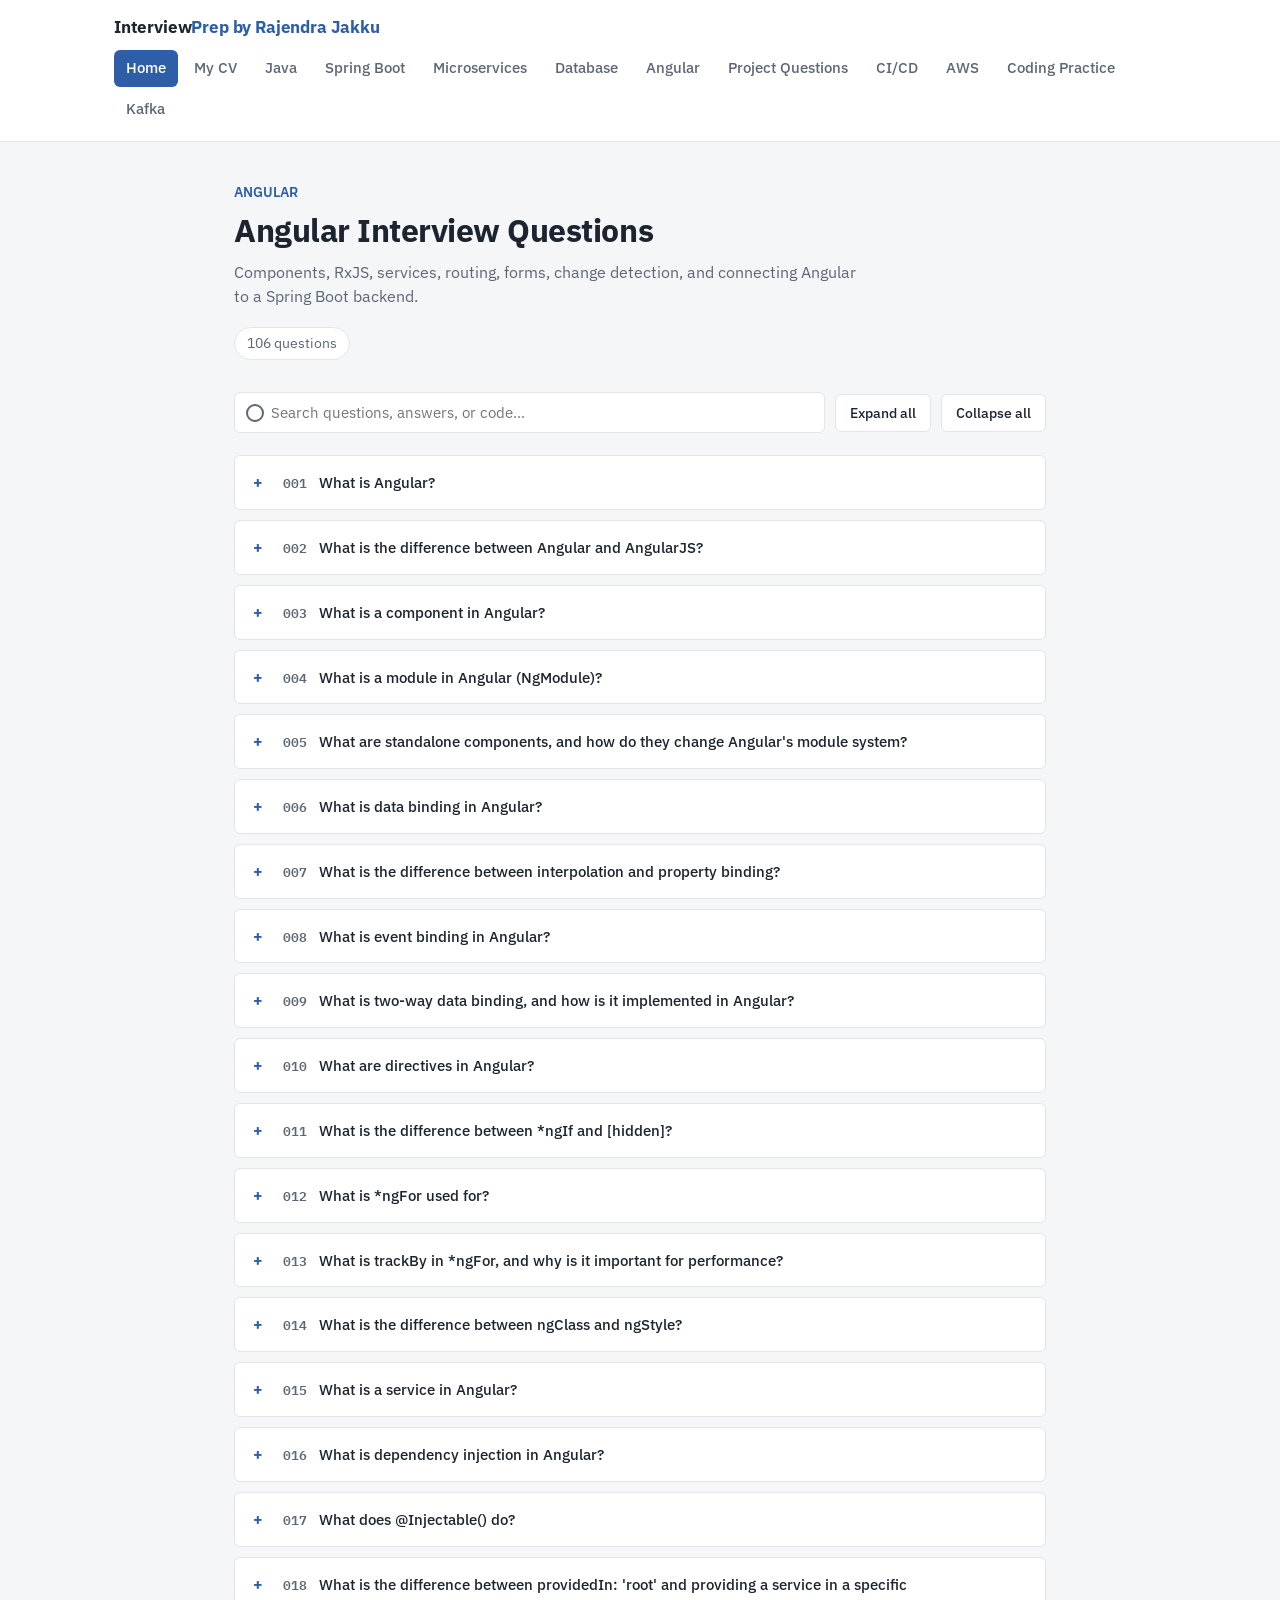
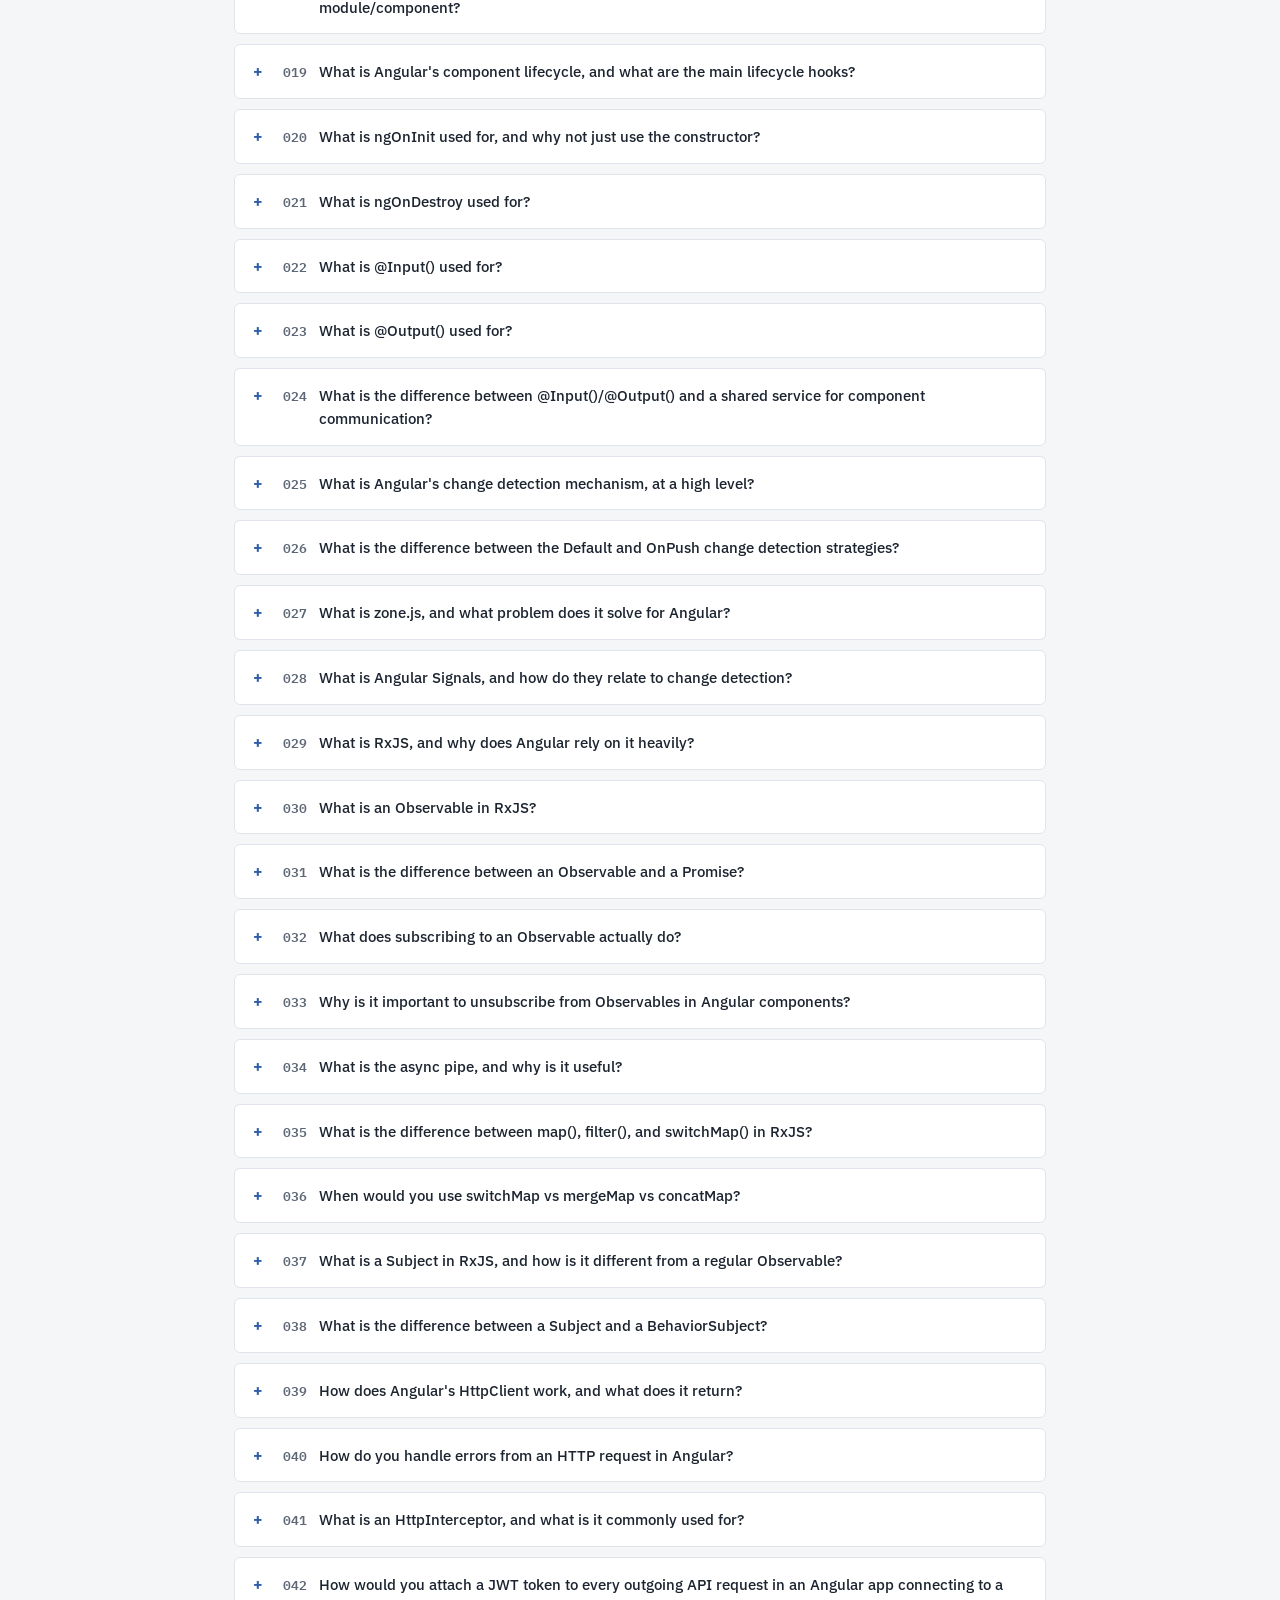
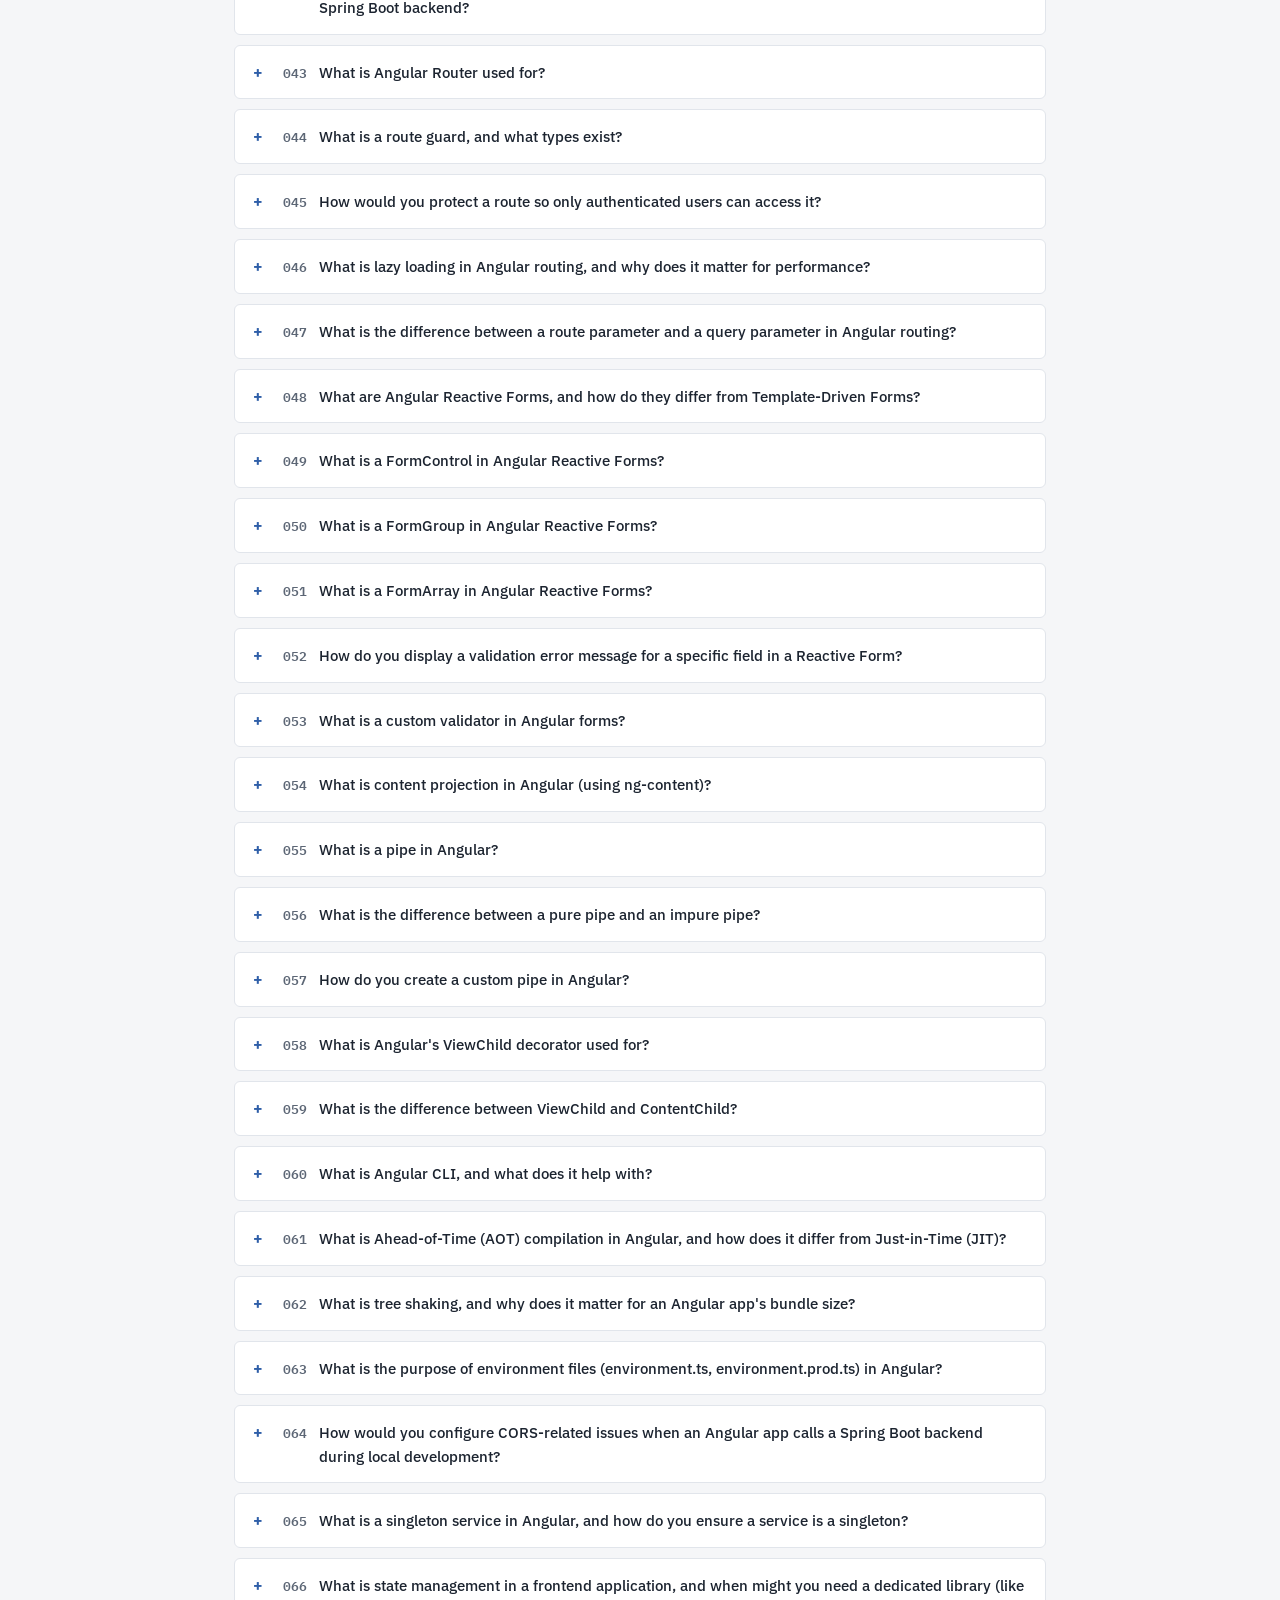
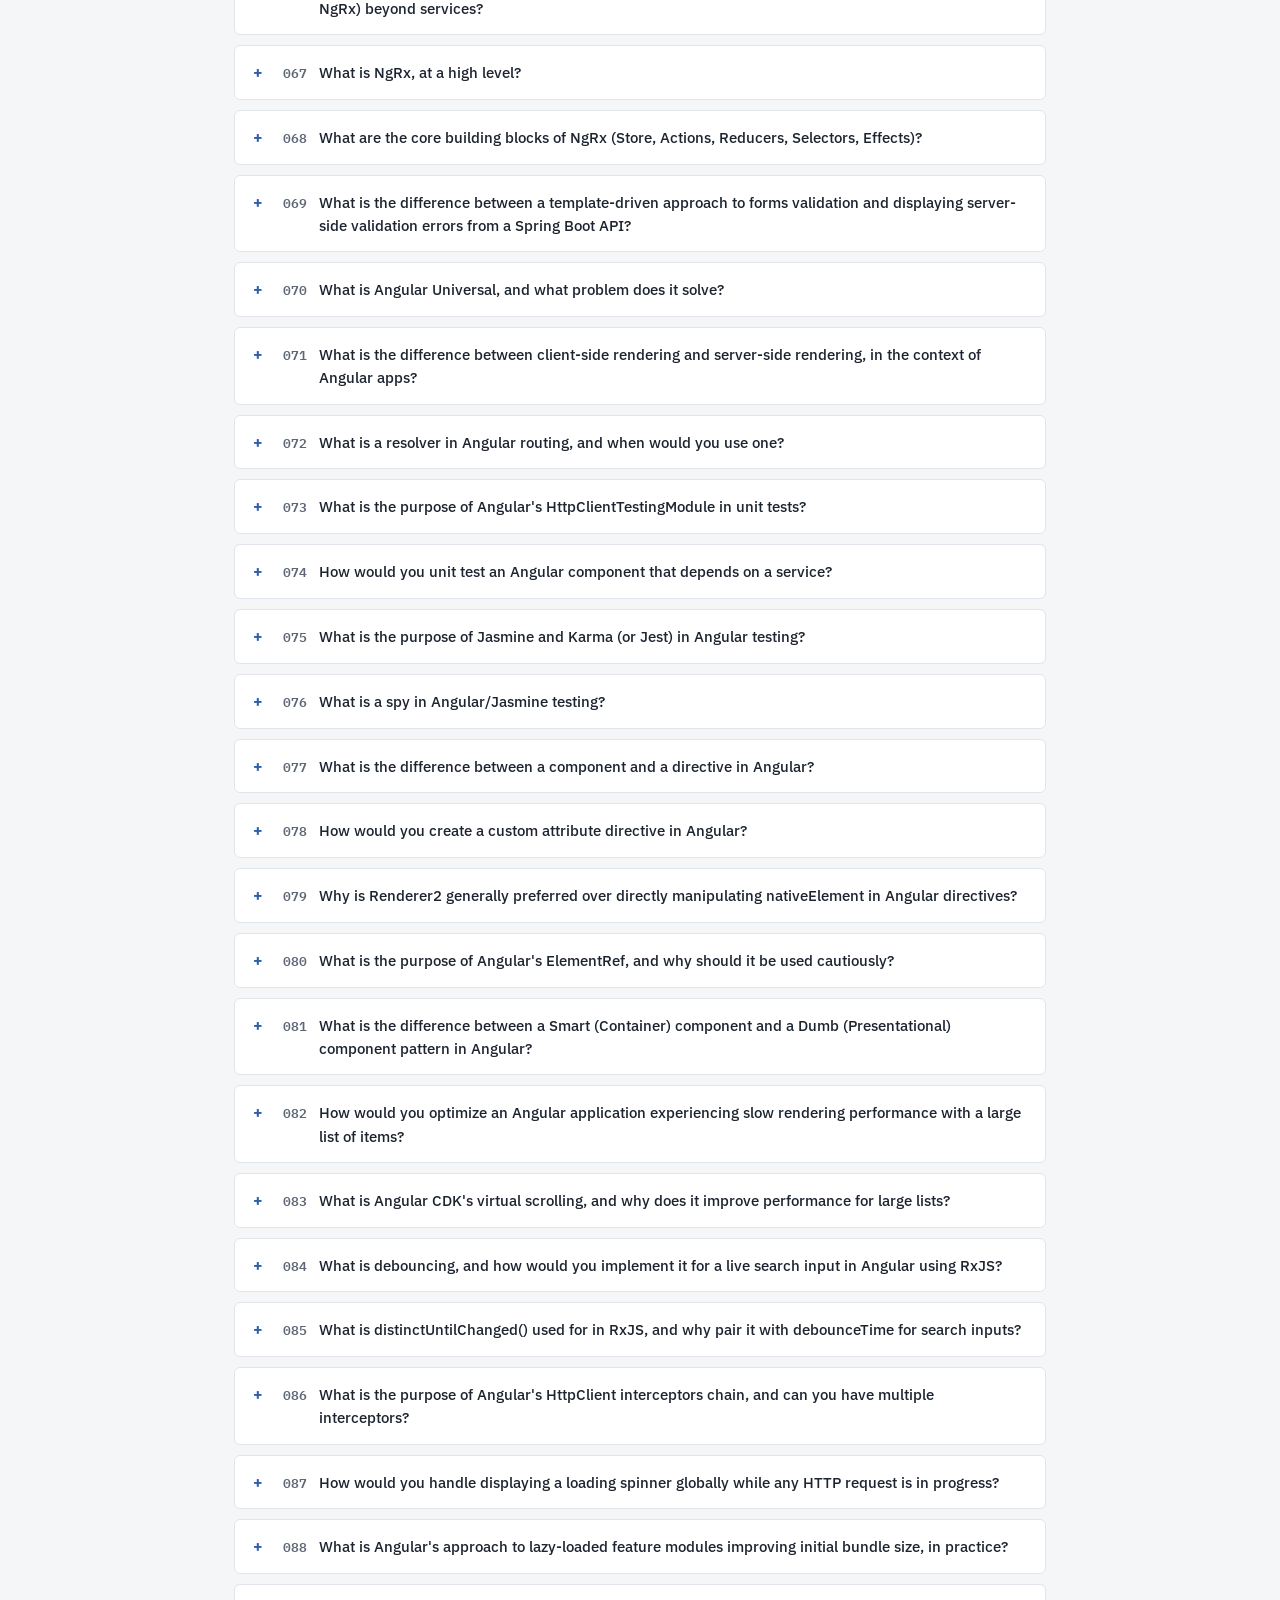
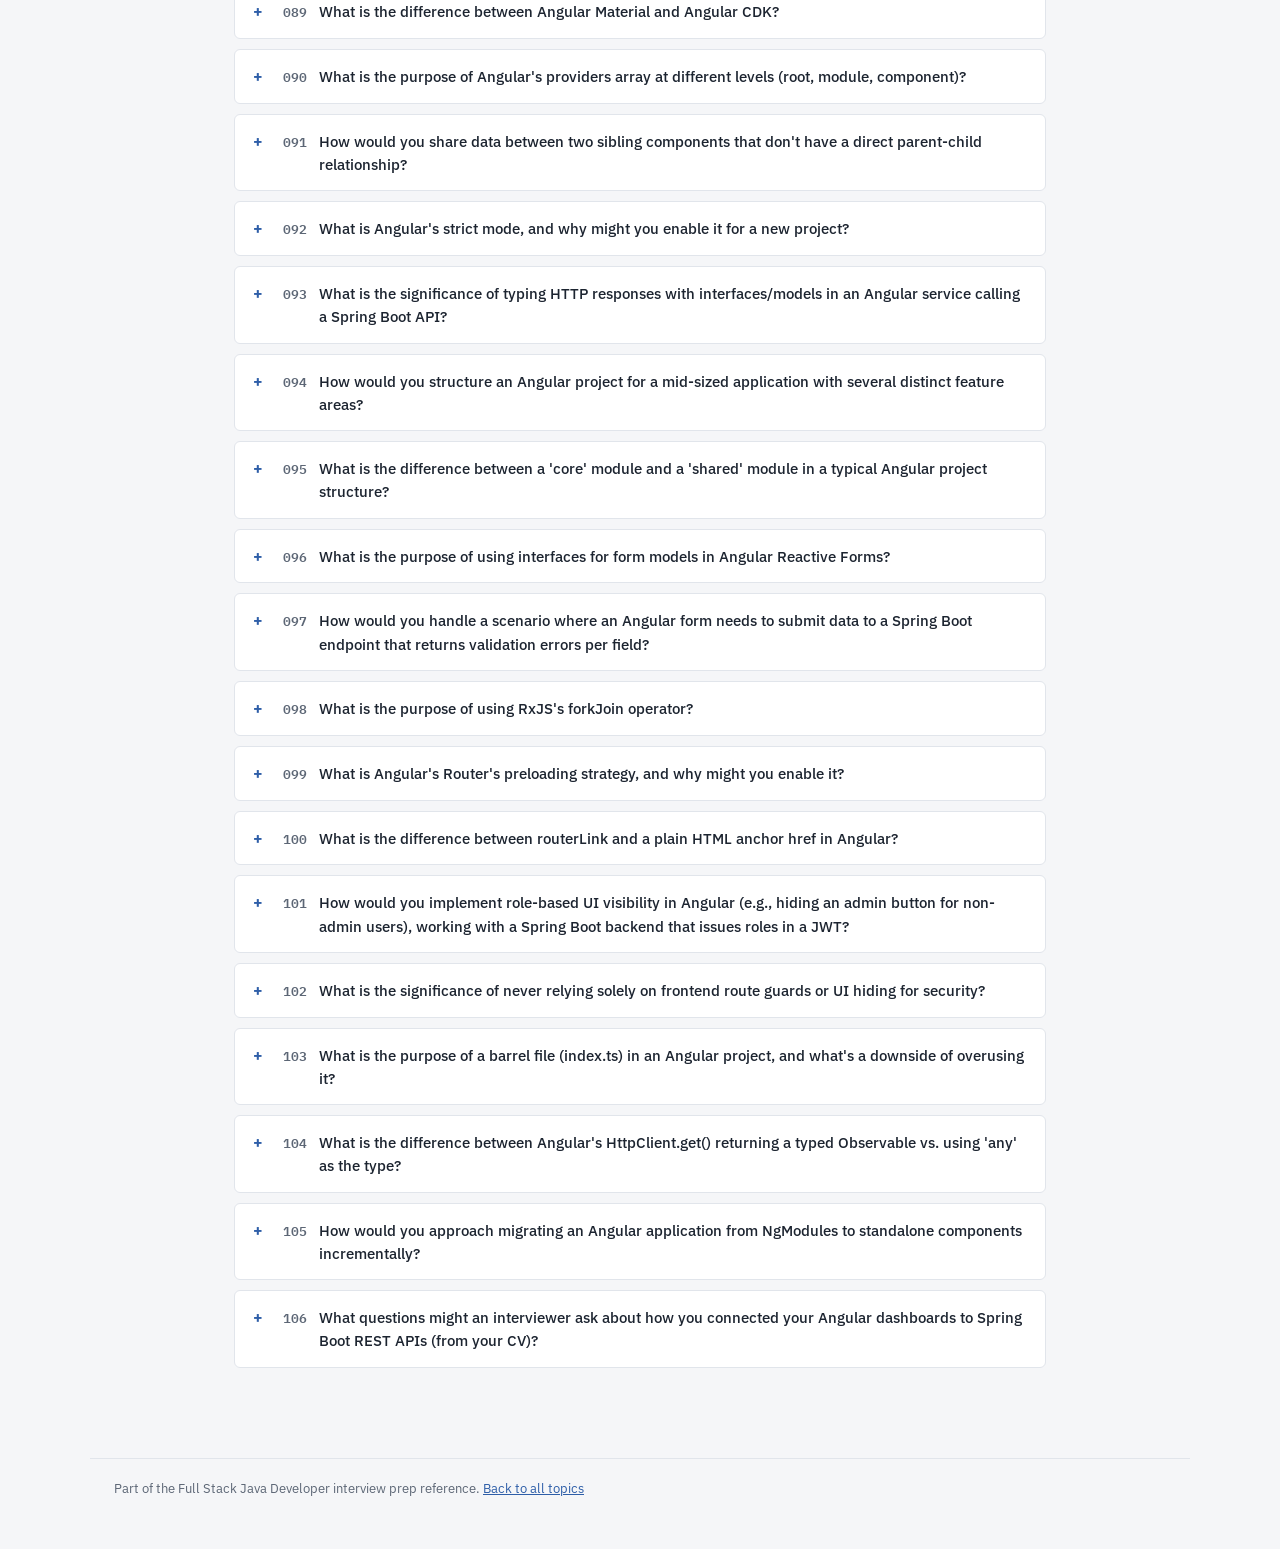
==== angular.html @ beaa07cf "Add interview preparation website" ====
<!DOCTYPE html>
<html lang="en">
<head>
<meta charset="UTF-8">
<meta name="viewport" content="width=device-width, initial-scale=1.0">
<title>Angular Interview Questions | Interview Prep</title>
<link rel="stylesheet" href="style.css">
</head>
<body>

<nav class="topnav">
  <div class="topnav-inner">
    <a href="index.html" class="brand">Interview<span>Prep</span><span> by Rajendra Jakku</span></a>
    <div class="navlinks">
      <a href="index.html" class="active">Home</a>
      <a href="cv.html">My CV</a>
      <a href="java.html">Java</a>
      <a href="springboot.html">Spring Boot</a>
      <a href="microservices.html">Microservices</a>
      <a href="database.html">Database</a>
      <a href="angular.html">Angular</a>
      <a href="projects.html">Project Questions</a>
      <a href="cicd.html">CI/CD</a>
      <a href="aws.html">AWS</a>
      <a href="coding.html">Coding Practice</a>
      <a href="kafka.html">Kafka</a>
    </div>
  </div>
</nav>

<div class="pagehead">
  <p class="eyebrow">ANGULAR</p>
  <h1>Angular Interview Questions</h1>
  <p>Components, RxJS, services, routing, forms, change detection, and connecting Angular to a Spring Boot backend.</p>
  <span class="count" id="qcount">106 questions</span>
</div>

<div class="controls">
  <div class="search-wrap">
    <input type="text" id="searchInput" placeholder="Search questions, answers, or code...">
  </div>
  <button class="btn" id="expandAll">Expand all</button>
  <button class="btn" id="collapseAll">Collapse all</button>
</div>

<div class="qlist">
  <div id="questionContainer"></div>
</div>

<footer>
  Part of the Full Stack Java Developer interview prep reference. <a href="index.html">Back to all topics</a>
</footer>

<script src="data-angular.js"></script>
<script src="app.js"></script>
<script>
  renderQuestions(angularData, 'questionContainer', 'qcount');
</script>

</body>
</html>
---- style.css ----
@import url('https://fonts.googleapis.com/css2?family=IBM+Plex+Sans:wght@400;500;600;700&family=IBM+Plex+Mono:wght@400;500&display=swap');

:root {
  --bg: #f5f6f8;
  --surface: #ffffff;
  --border: #e1e5eb;
  --text: #1c2430;
  --text-soft: #5c6675;
  --accent: #2e5ea8;
  --accent-dark: #1f4680;
  --accent-tint: #eaf1fb;
  --tag-example: #3c6e4f;
  --tag-example-tint: #eaf5ee;
  --radius: 6px;
  --maxw: 860px;
}

* { box-sizing: border-box; }

html { scroll-behavior: smooth; }

body {
  margin: 0;
  background: var(--bg);
  color: var(--text);
  font-family: 'IBM Plex Sans', -apple-system, sans-serif;
  line-height: 1.55;
  -webkit-font-smoothing: antialiased;
}

code, pre, .mono {
  font-family: 'IBM Plex Mono', 'Courier New', monospace;
}

a { color: var(--accent); }

/* ---------- Top nav ---------- */
.topnav {
  position: sticky;
  top: 0;
  z-index: 50;
  background: var(--surface);
  border-bottom: 1px solid var(--border);
}
.topnav-inner {
  max-width: 1100px;
  margin: 0 auto;
  padding: 14px 24px;
  display: flex;
  align-items: center;
  justify-content: space-between;
  flex-wrap: wrap;
  gap: 10px;
}
.brand {
  font-weight: 700;
  font-size: 17px;
  color: var(--text);
  text-decoration: none;
  letter-spacing: -0.01em;
}
.brand span { color: var(--accent); }
.navlinks {
  display: flex;
  gap: 4px;
  flex-wrap: wrap;
}
.navlinks a {
  text-decoration: none;
  color: var(--text-soft);
  font-size: 14.5px;
  font-weight: 500;
  padding: 7px 12px;
  border-radius: var(--radius);
  transition: background 0.15s, color 0.15s;
}
.navlinks a:hover { background: var(--accent-tint); color: var(--accent-dark); }
.navlinks a.active { background: var(--accent); color: #fff; }

/* ---------- Page header ---------- */
.pagehead {
  max-width: var(--maxw);
  margin: 0 auto;
  padding: 40px 24px 20px;
}
.pagehead .eyebrow {
  color: var(--accent);
  font-weight: 600;
  font-size: 13.5px;
  margin: 0 0 8px;
}
.pagehead h1 {
  font-size: 32px;
  margin: 0 0 10px;
  letter-spacing: -0.015em;
  line-height: 1.2;
}
.pagehead p {
  color: var(--text-soft);
  font-size: 16px;
  max-width: 640px;
  margin: 0 0 4px;
}
.pagehead .count {
  display: inline-block;
  margin-top: 14px;
  font-size: 13.5px;
  color: var(--text-soft);
  border: 1px solid var(--border);
  padding: 5px 12px;
  border-radius: 100px;
  background: var(--surface);
}

/* ---------- Controls ---------- */
.controls {
  max-width: var(--maxw);
  margin: 0 auto;
  padding: 0 24px 18px;
  display: flex;
  gap: 10px;
  flex-wrap: wrap;
  align-items: center;
  position: sticky;
  top: 57px;
  background: var(--bg);
  z-index: 40;
  padding-top: 12px;
}
.search-wrap {
  flex: 1;
  min-width: 220px;
  position: relative;
}
.search-wrap input {
  width: 100%;
  padding: 10px 14px 10px 36px;
  border: 1px solid var(--border);
  border-radius: var(--radius);
  font-size: 14.5px;
  font-family: inherit;
  background: var(--surface);
  color: var(--text);
}
.search-wrap input:focus {
  outline: none;
  border-color: var(--accent);
}
.search-wrap::before {
  content: "";
  position: absolute;
  left: 12px;
  top: 50%;
  transform: translateY(-50%);
  width: 14px;
  height: 14px;
  border: 2px solid var(--text-soft);
  border-radius: 50%;
  pointer-events: none;
}
.btn {
  border: 1px solid var(--border);
  background: var(--surface);
  color: var(--text);
  padding: 9px 14px;
  border-radius: var(--radius);
  font-size: 14px;
  font-weight: 500;
  cursor: pointer;
  font-family: inherit;
  transition: background 0.15s, border-color 0.15s;
}
.btn:hover { background: var(--accent-tint); border-color: var(--accent); color: var(--accent-dark); }

/* ---------- Question list ---------- */
.qlist {
  max-width: var(--maxw);
  margin: 0 auto;
  padding: 4px 24px 80px;
}
.qitem {
  background: var(--surface);
  border: 1px solid var(--border);
  border-radius: var(--radius);
  margin-bottom: 10px;
  overflow: hidden;
}
.qitem summary {
  list-style: none;
  cursor: pointer;
  padding: 14px 18px;
  display: flex;
  gap: 12px;
  align-items: baseline;
  font-weight: 500;
  font-size: 15px;
}
.qitem summary::-webkit-details-marker { display: none; }
.qitem summary::before {
  content: "+";
  flex-shrink: 0;
  width: 18px;
  color: var(--accent);
  font-weight: 700;
  font-size: 16px;
}
.qitem[open] summary::before { content: "\2212"; }
.qitem .qnum {
  color: var(--text-soft);
  font-weight: 600;
  flex-shrink: 0;
  font-size: 13px;
  font-family: 'IBM Plex Mono', monospace;
  padding-top: 1px;
}
.qbody {
  padding: 0 18px 18px 48px;
  border-top: 1px solid var(--border);
  padding-top: 14px;
}
.qbody .answer {
  color: var(--text);
  font-size: 14.5px;
  margin: 0 0 12px;
}
.example-tag {
  display: inline-block;
  font-size: 11.5px;
  font-weight: 600;
  color: var(--tag-example);
  background: var(--tag-example-tint);
  padding: 3px 8px;
  border-radius: 4px;
  margin-bottom: 6px;
}
.qbody pre {
  background: #f7f8fa;
  border: 1px solid var(--border);
  border-radius: 5px;
  padding: 12px 14px;
  overflow-x: auto;
  margin: 0;
  font-size: 13px;
  line-height: 1.5;
}
.qbody .example-text {
  font-size: 14px;
  color: var(--text-soft);
  font-family: 'IBM Plex Mono', monospace;
  background: #f7f8fa;
  border: 1px solid var(--border);
  border-radius: 5px;
  padding: 10px 12px;
  margin: 0;
}
.no-results {
  text-align: center;
  color: var(--text-soft);
  padding: 40px 20px;
  font-size: 14.5px;
  display: none;
}

/* ---------- Index page ---------- */
.hero {
  max-width: 1100px;
  margin: 0 auto;
  padding: 64px 24px 20px;
  display: flex;
  align-items: center;
  justify-content: space-between;
  gap: 48px;
}
.hero-copy { flex: 1; }
.hero-photo-wrap {
  flex: 0 0 320px;
  width: 320px;
  height: 320px;
  overflow: hidden;
  border-radius: 50%;
}
.hero-photo {
  display: block;
  width: 100%;
  height: 100%;
  object-fit: contain;
  object-position: center top;
  border-radius: 50%;
  mix-blend-mode: multiply;
}
.hero .eyebrow {
  color: var(--accent);
  font-weight: 600;
  font-size: 13.5px;
  margin: 0 0 10px;
}
.hero h1 {
  font-size: 40px;
  max-width: 680px;
  line-height: 1.18;
  letter-spacing: -0.02em;
  margin: 0 0 16px;
}
.hero p {
  font-size: 17px;
  color: var(--text-soft);
  max-width: 560px;
  margin: 0;
}
.candidate-strip {
  max-width: 1100px;
  margin: 28px auto 0;
  padding: 16px 24px;
  border-top: 1px solid var(--border);
  border-bottom: 1px solid var(--border);
  display: flex;
  gap: 28px;
  flex-wrap: wrap;
  font-size: 13.5px;
  color: var(--text-soft);
}
.candidate-strip strong { color: var(--text); }

.grid {
  max-width: 1100px;
  margin: 0 auto;
  padding: 40px 24px 80px;
  display: grid;
  grid-template-columns: repeat(auto-fit, minmax(260px, 1fr));
  gap: 16px;
}
.card {
  background: var(--surface);
  border: 1px solid var(--border);
  border-radius: 8px;
  padding: 22px;
  text-decoration: none;
  color: var(--text);
  display: block;
  transition: border-color 0.15s, transform 0.15s;
}
.card:hover { border-color: var(--accent); transform: translateY(-2px); }
.card .card-index {
  font-family: 'IBM Plex Mono', monospace;
  font-size: 12.5px;
  color: var(--accent);
  font-weight: 600;
  margin-bottom: 10px;
}
.card h3 {
  margin: 0 0 8px;
  font-size: 19px;
  letter-spacing: -0.01em;
}
.card p {
  margin: 0 0 14px;
  color: var(--text-soft);
  font-size: 14px;
}
.card .card-count {
  font-size: 12.5px;
  color: var(--text-soft);
  border-top: 1px solid var(--border);
  padding-top: 12px;
  display: flex;
  justify-content: space-between;
}

footer {
  max-width: 1100px;
  margin: 0 auto;
  padding: 20px 24px 50px;
  color: var(--text-soft);
  font-size: 13px;
  border-top: 1px solid var(--border);
}

/* ---------- CV page ---------- */
.cv-page {
  max-width: 1100px;
  margin: 0 auto;
  padding: 48px 24px 72px;
}
.cv-header {
  display: flex;
  justify-content: space-between;
  align-items: flex-start;
  gap: 24px;
  padding-bottom: 24px;
  border-bottom: 2px solid var(--text);
}
.cv-header h1 {
  margin: 0;
  font-size: 42px;
  line-height: 1.1;
  letter-spacing: -0.02em;
}
.cv-title {
  margin: 8px 0 2px;
  color: var(--accent);
  font-size: 20px;
  font-weight: 600;
}
.cv-location {
  margin: 0;
  color: var(--text-soft);
}
.cv-print { white-space: nowrap; }
.cv-contact {
  display: flex;
  flex-wrap: wrap;
  gap: 8px 24px;
  padding: 14px 0 6px;
  font-size: 14px;
}
.cv-section {
  padding: 26px 0;
  border-bottom: 1px solid var(--border);
}
.cv-section .eyebrow { margin: 0 0 12px; }
.cv-summary p:not(.eyebrow) {
  max-width: 900px;
  margin: 0 0 10px;
  color: var(--text-soft);
}
.cv-summary p:last-child { margin-bottom: 0; }
.cv-tags {
  display: flex;
  flex-wrap: wrap;
  gap: 8px;
}
.cv-tags span {
  padding: 6px 10px;
  border: 1px solid var(--border);
  border-radius: 4px;
  background: var(--accent-tint);
  color: var(--accent-dark);
  font-size: 13px;
  font-weight: 500;
}
.cv-skills {
  display: grid;
  grid-template-columns: repeat(2, minmax(0, 1fr));
  gap: 14px 28px;
}
.cv-skills div { display: grid; gap: 3px; }
.cv-skills strong { font-size: 14px; }
.cv-skills span { color: var(--text-soft); font-size: 14px; }
.cv-role { margin-top: 22px; }
.cv-role:first-of-type { margin-top: 0; }
.cv-role-head {
  display: flex;
  justify-content: space-between;
  gap: 20px;
  padding-bottom: 8px;
}
.cv-role-head h2, .cv-project h2 {
  margin: 0;
  font-size: 19px;
}
.cv-role-head p {
  margin: 2px 0 0;
  color: var(--accent);
  font-weight: 600;
}
.cv-role-head > span {
  color: var(--text-soft);
  font-size: 14px;
  text-align: right;
  white-space: nowrap;
}
.cv-role ul, .cv-project ul, .cv-two-col ul {
  margin: 8px 0 0;
  padding-left: 20px;
}
.cv-role li, .cv-project li, .cv-two-col li {
  margin-bottom: 6px;
  color: var(--text-soft);
  font-size: 14px;
}
.cv-tech {
  margin: 12px 0 0;
  padding: 10px 12px;
  background: #f7f8fa;
  border-left: 3px solid var(--accent);
  color: var(--text-soft);
  font-size: 13.5px;
}
.cv-project-grid, .cv-two-col {
  display: grid;
  grid-template-columns: repeat(2, minmax(0, 1fr));
  gap: 22px;
}
.cv-project {
  padding: 18px;
  border: 1px solid var(--border);
  border-radius: var(--radius);
  background: var(--surface);
}
.cv-project-role {
  margin: 4px 0 0;
  color: var(--accent);
  font-size: 13.5px;
  font-weight: 600;
}
.cv-two-col > div { min-width: 0; }
.cv-two-col .eyebrow:not(:first-child) { margin-top: 26px; }
.cv-languages p:last-child { margin: 0; color: var(--text-soft); }

@media print {
  .topnav, .cv-print, footer { display: none; }
  body { background: #fff; }
  .cv-page { max-width: none; padding: 0; }
  .cv-section { break-inside: avoid; }
  .cv-project { break-inside: avoid; }
  a { color: inherit; text-decoration: none; }
}

@media (max-width: 640px) {
  .hero h1 { font-size: 30px; }
  .hero { display: block; padding-top: 40px; }
  .hero-photo-wrap {
    width: 280px;
    height: 280px;
    margin: 28px auto 0;
  }
  .qbody { padding-left: 18px; }
  .qitem .qnum { display: none; }
  .controls { top: 0; }
  .cv-page { padding-top: 32px; }
  .cv-header { display: block; }
  .cv-header h1 { font-size: 34px; }
  .cv-print { margin-top: 18px; }
  .cv-skills, .cv-project-grid, .cv-two-col { grid-template-columns: 1fr; }
  .cv-role-head { display: block; }
  .cv-role-head > span { display: block; margin-top: 6px; text-align: left; }
}
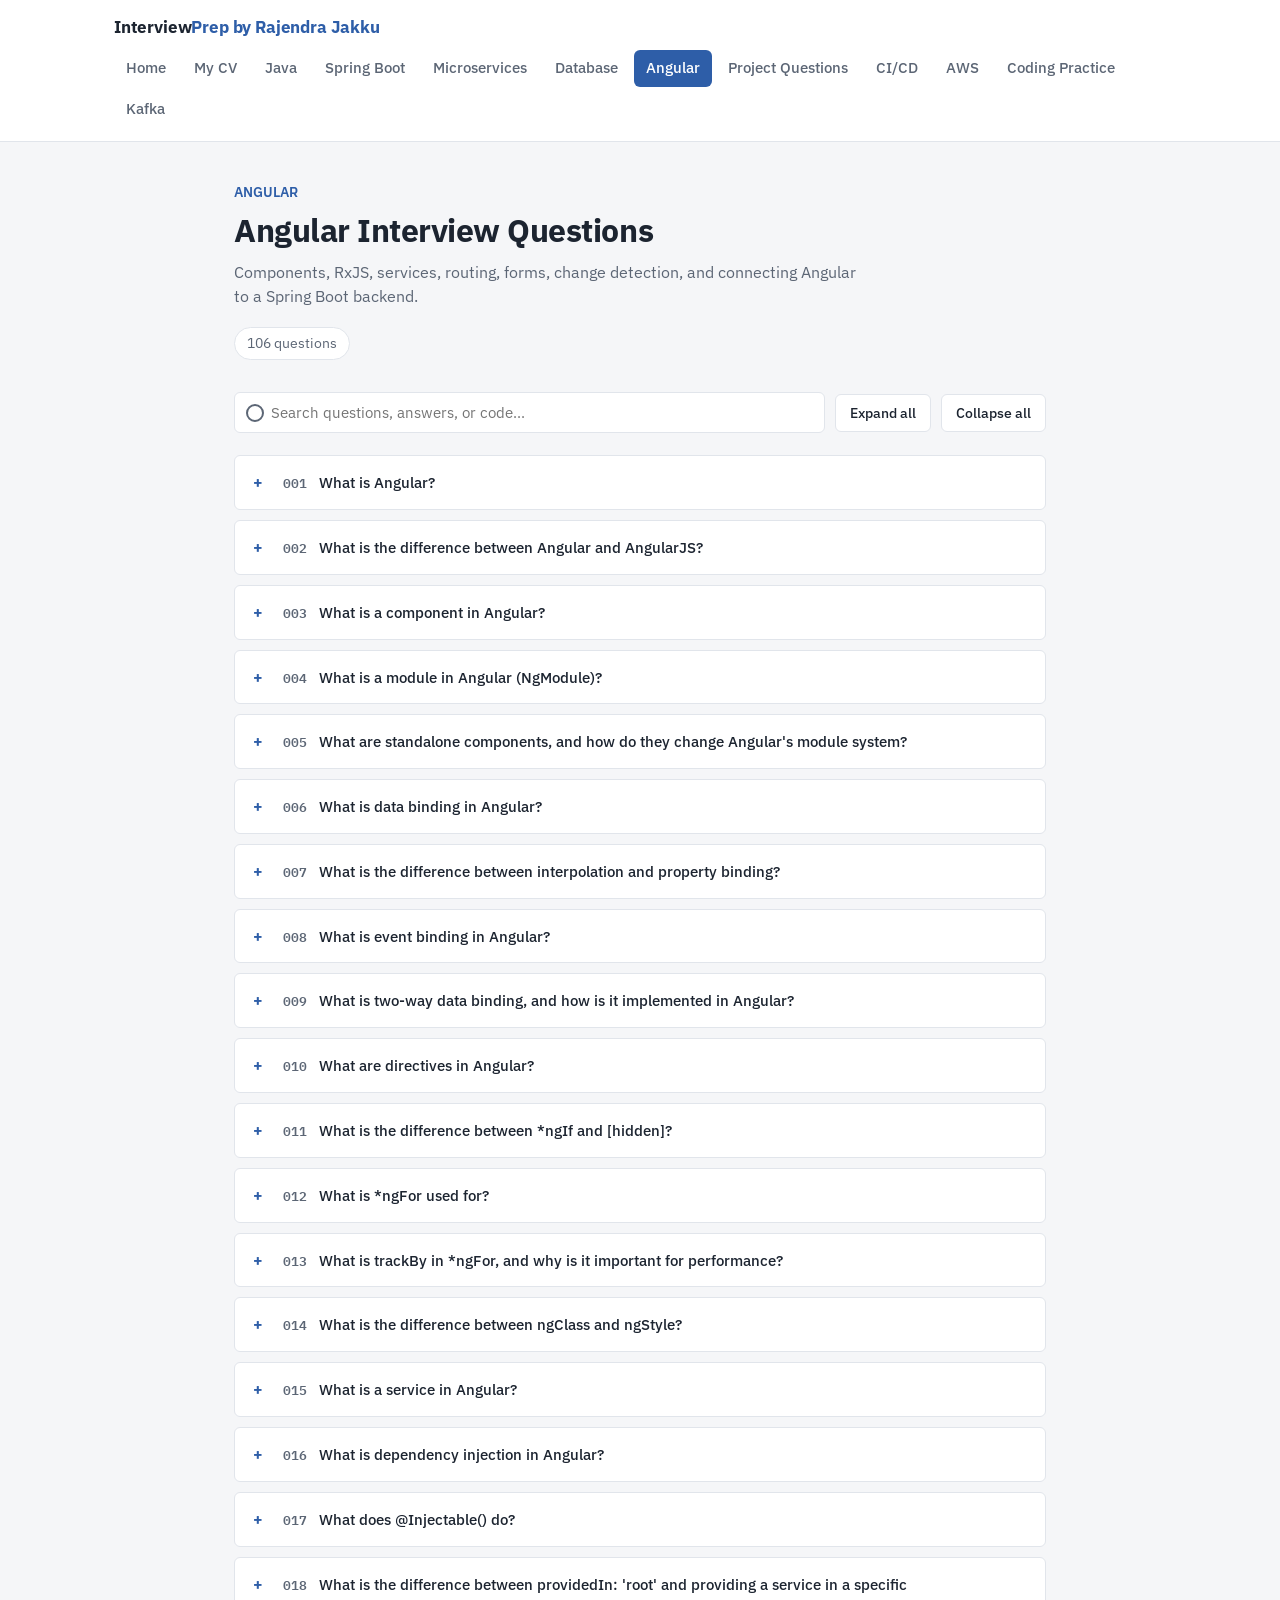
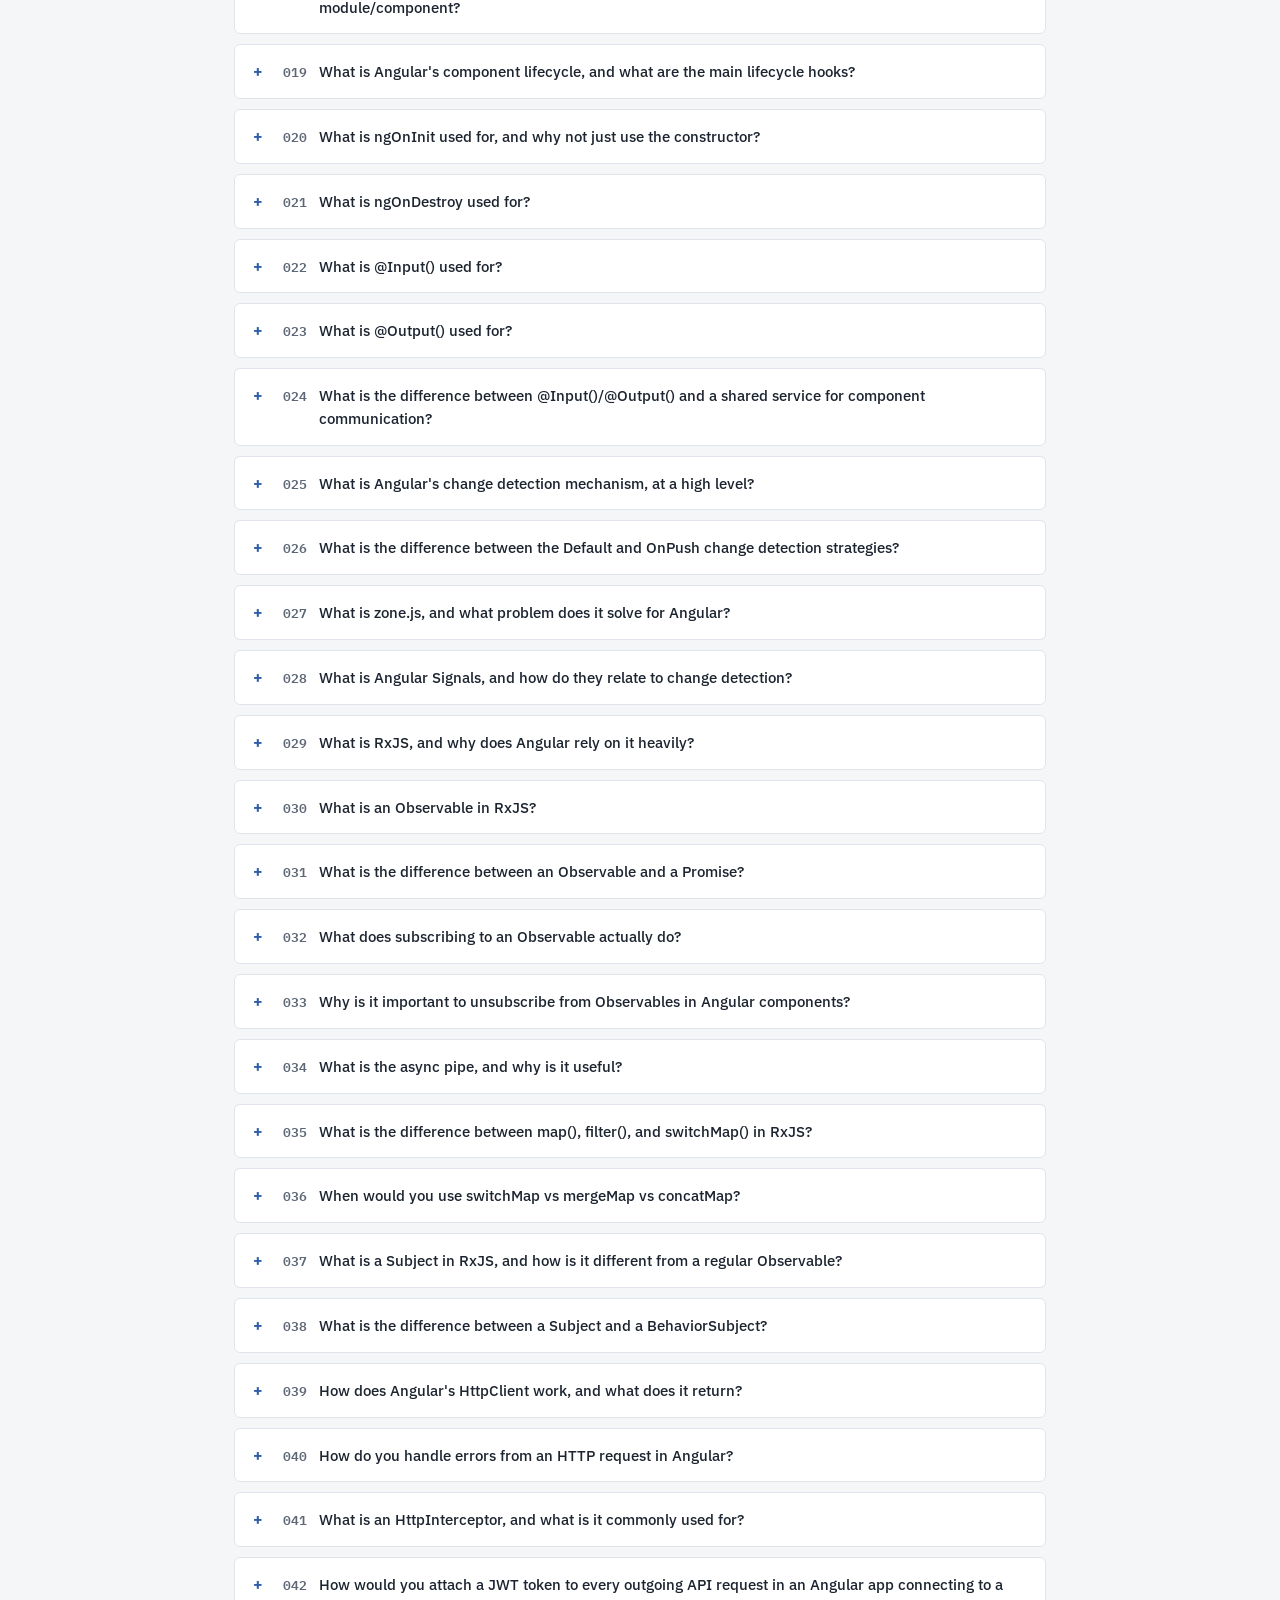
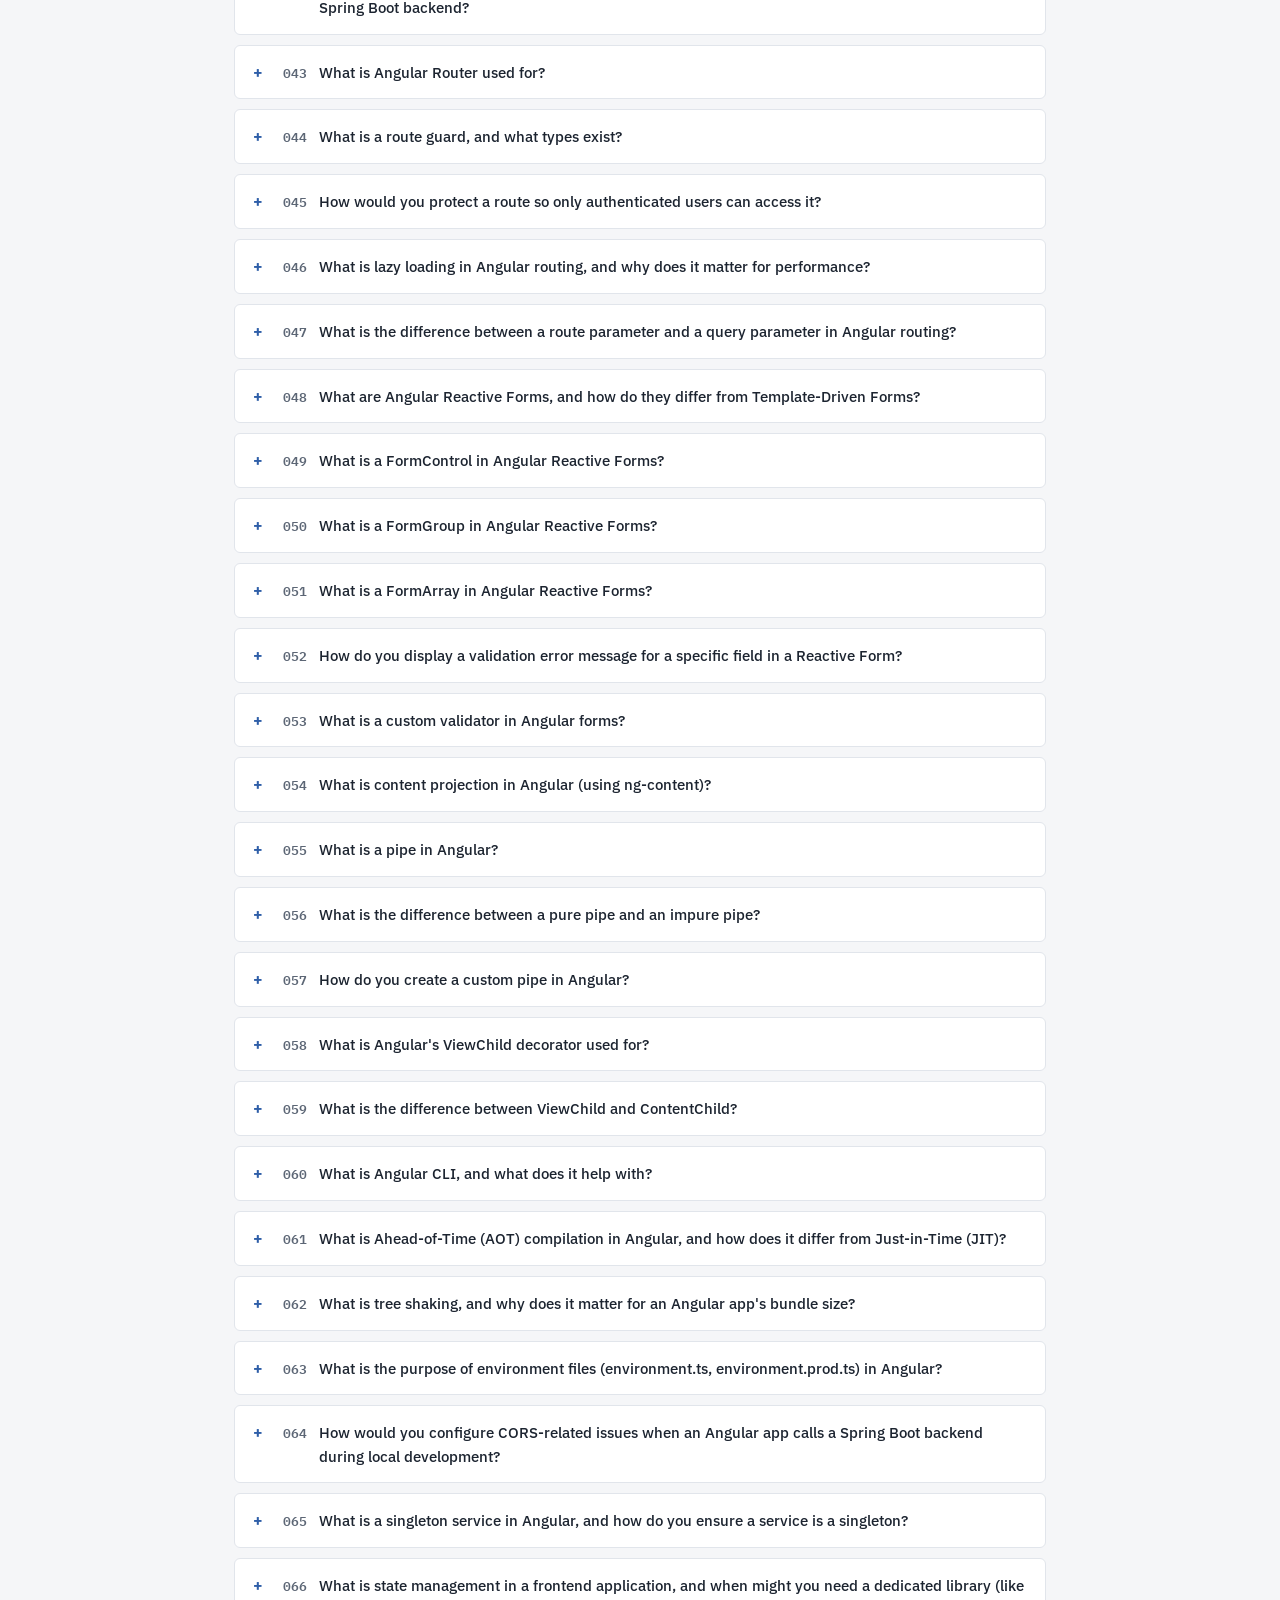
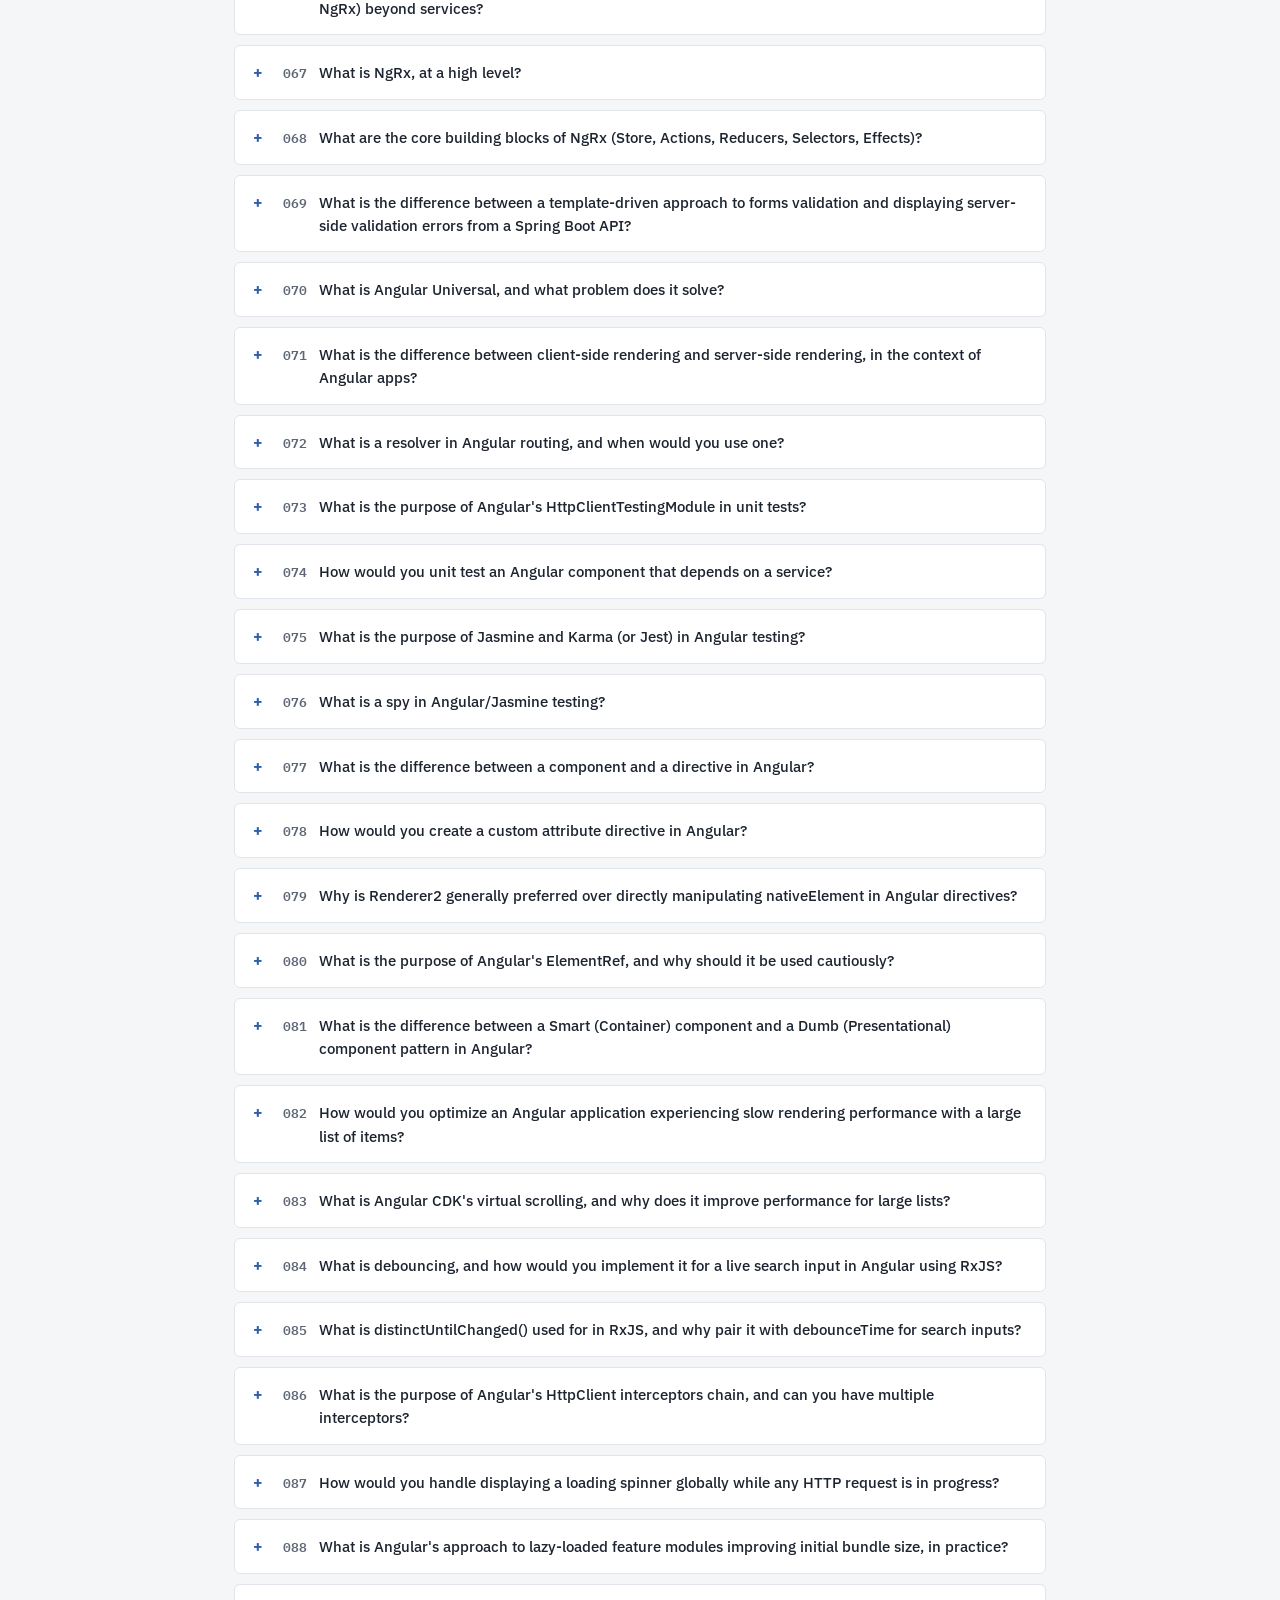
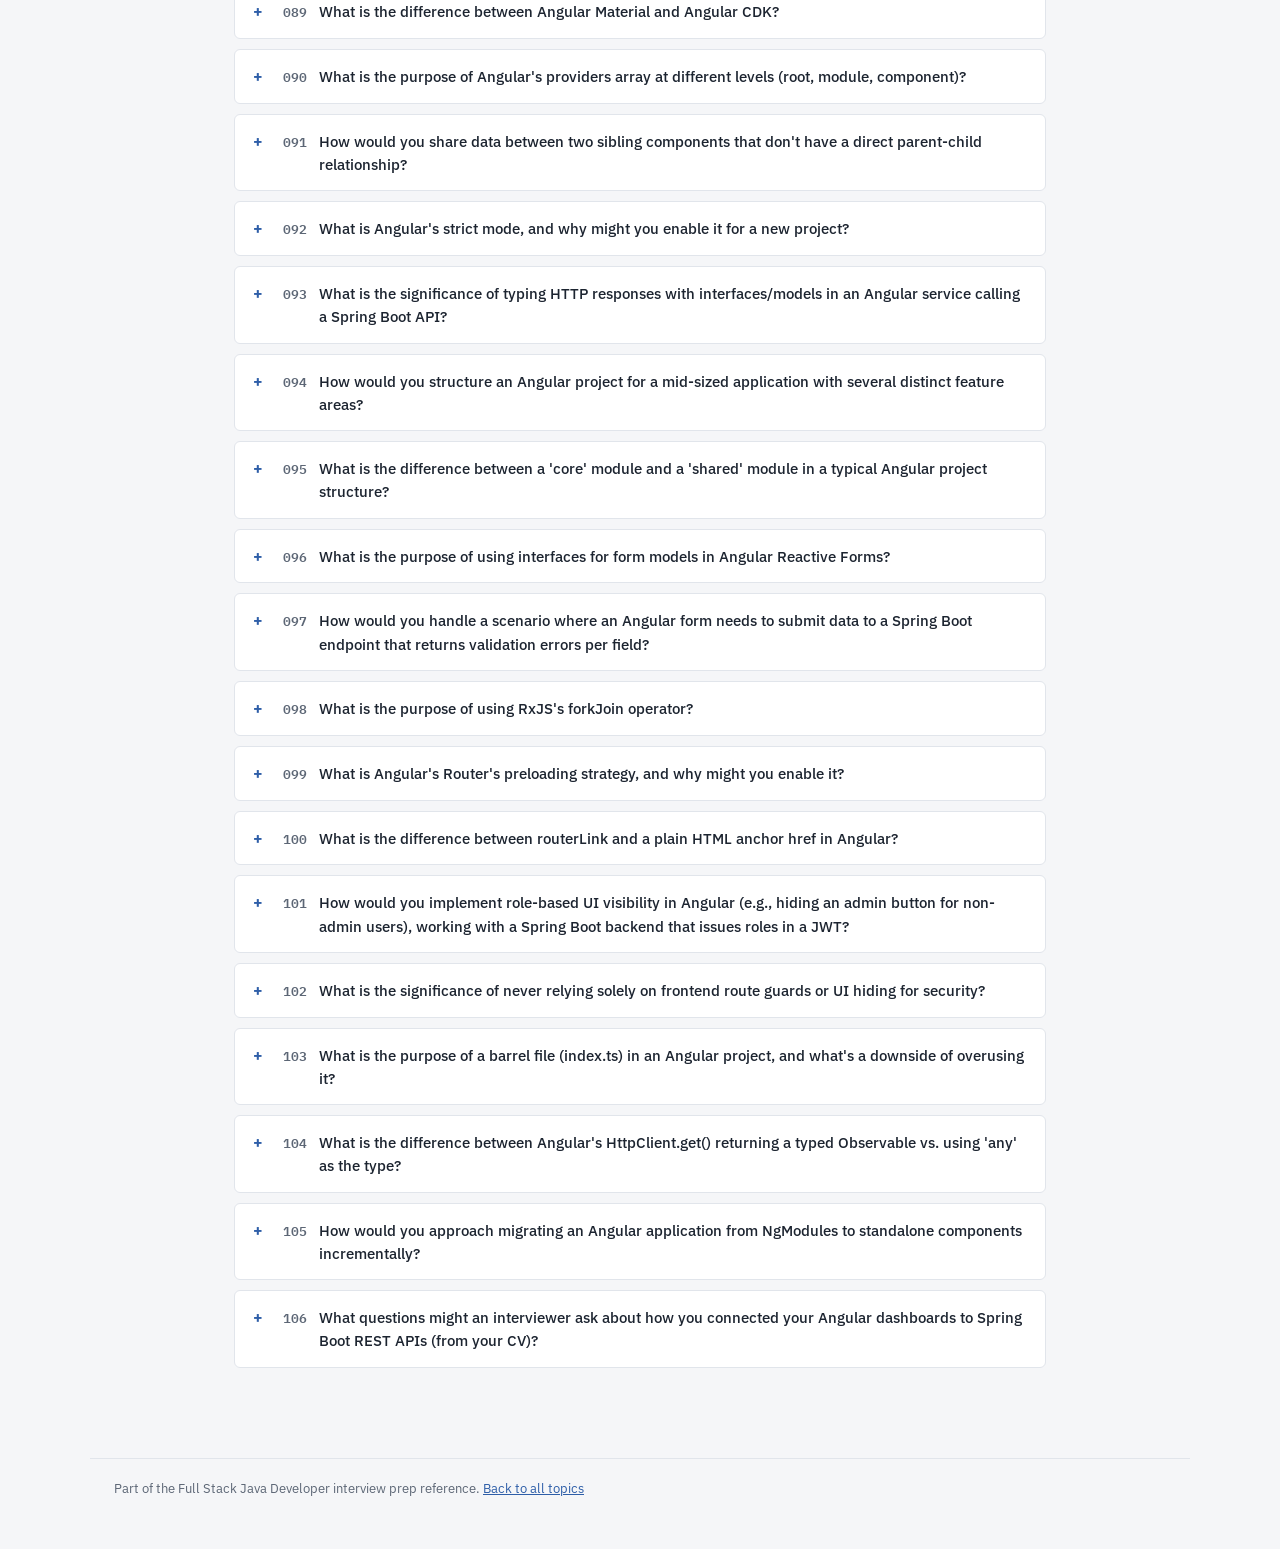
==== commit dbdc13bf: "Update interview topic pages" ====
--- a/angular.html
+++ b/angular.html
@@ -12,13 +12,13 @@
   <div class="topnav-inner">
     <a href="index.html" class="brand">Interview<span>Prep</span><span> by Rajendra Jakku</span></a>
     <div class="navlinks">
-      <a href="index.html" class="active">Home</a>
+      <a href="index.html" >Home</a>
       <a href="cv.html">My CV</a>
       <a href="java.html">Java</a>
       <a href="springboot.html">Spring Boot</a>
       <a href="microservices.html">Microservices</a>
       <a href="database.html">Database</a>
-      <a href="angular.html">Angular</a>
+      <a href="angular.html" class="active" >Angular</a>
       <a href="projects.html">Project Questions</a>
       <a href="cicd.html">CI/CD</a>
       <a href="aws.html">AWS</a>
